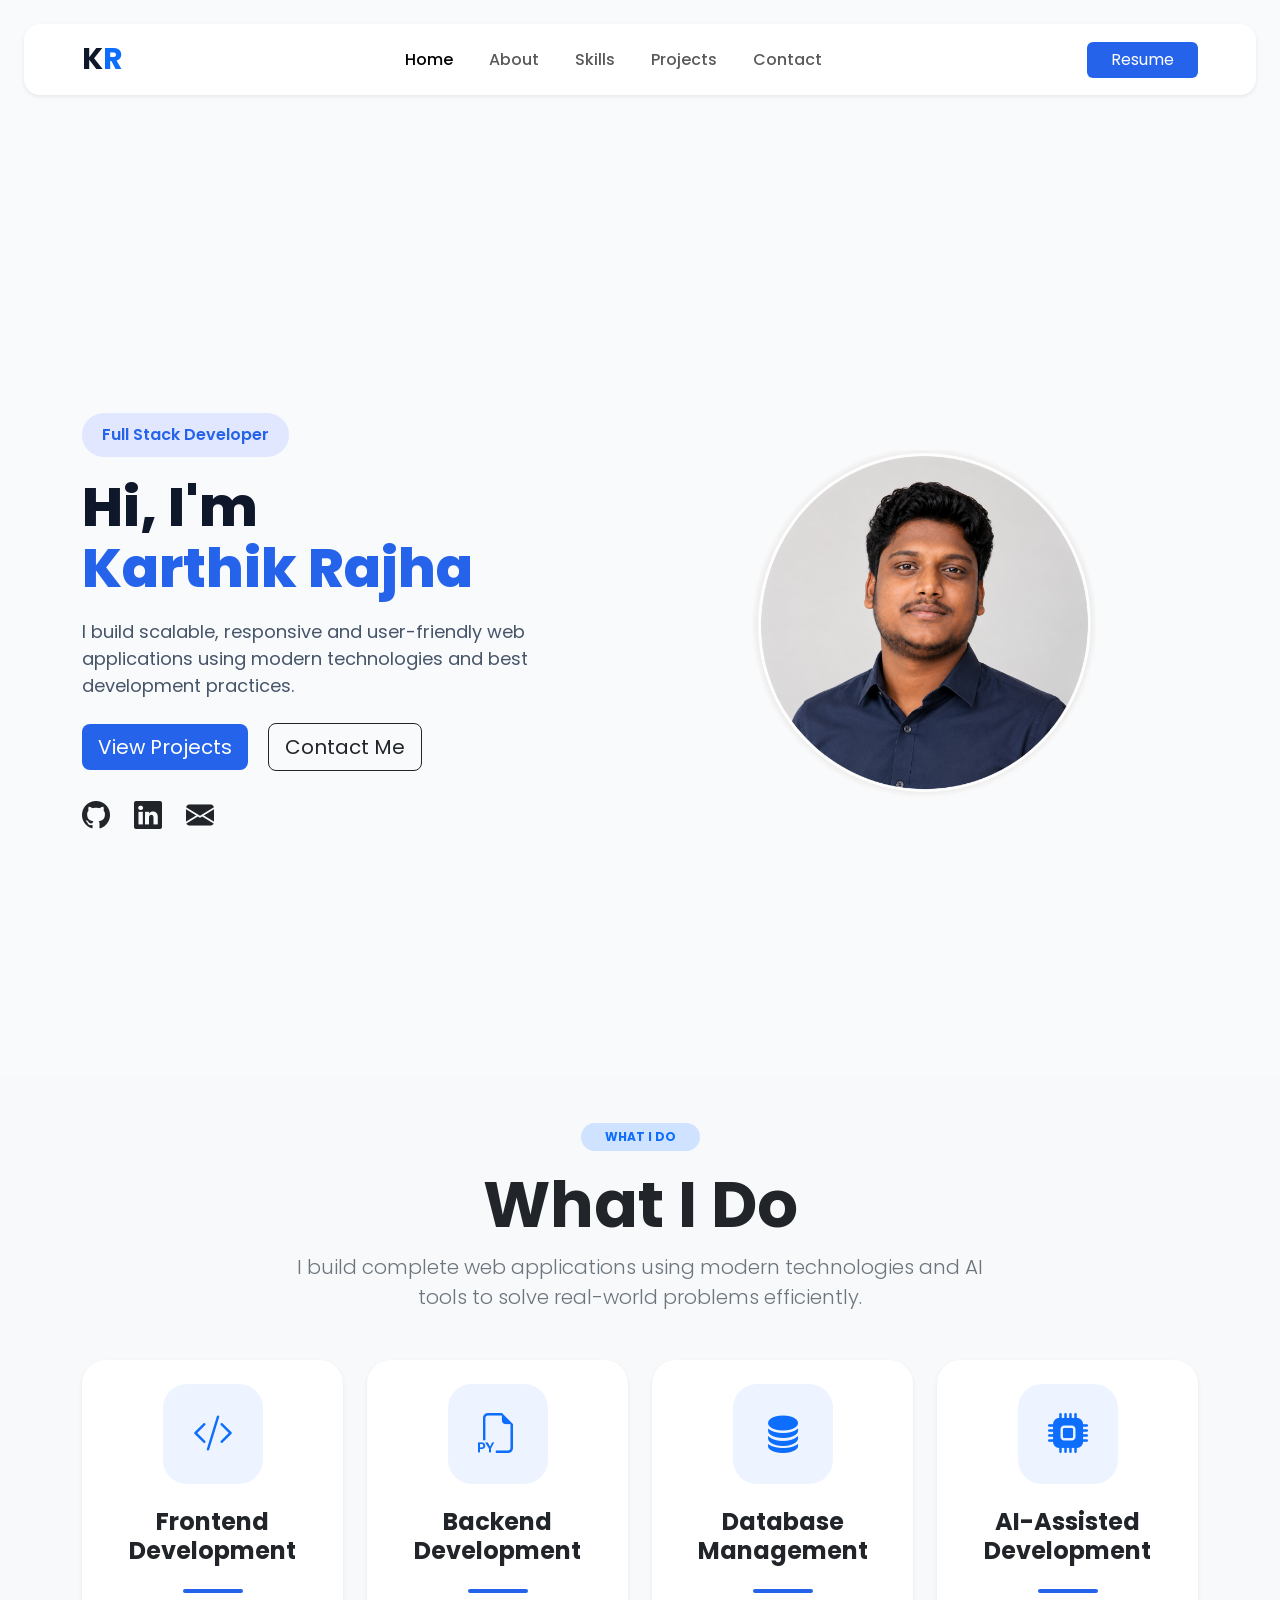
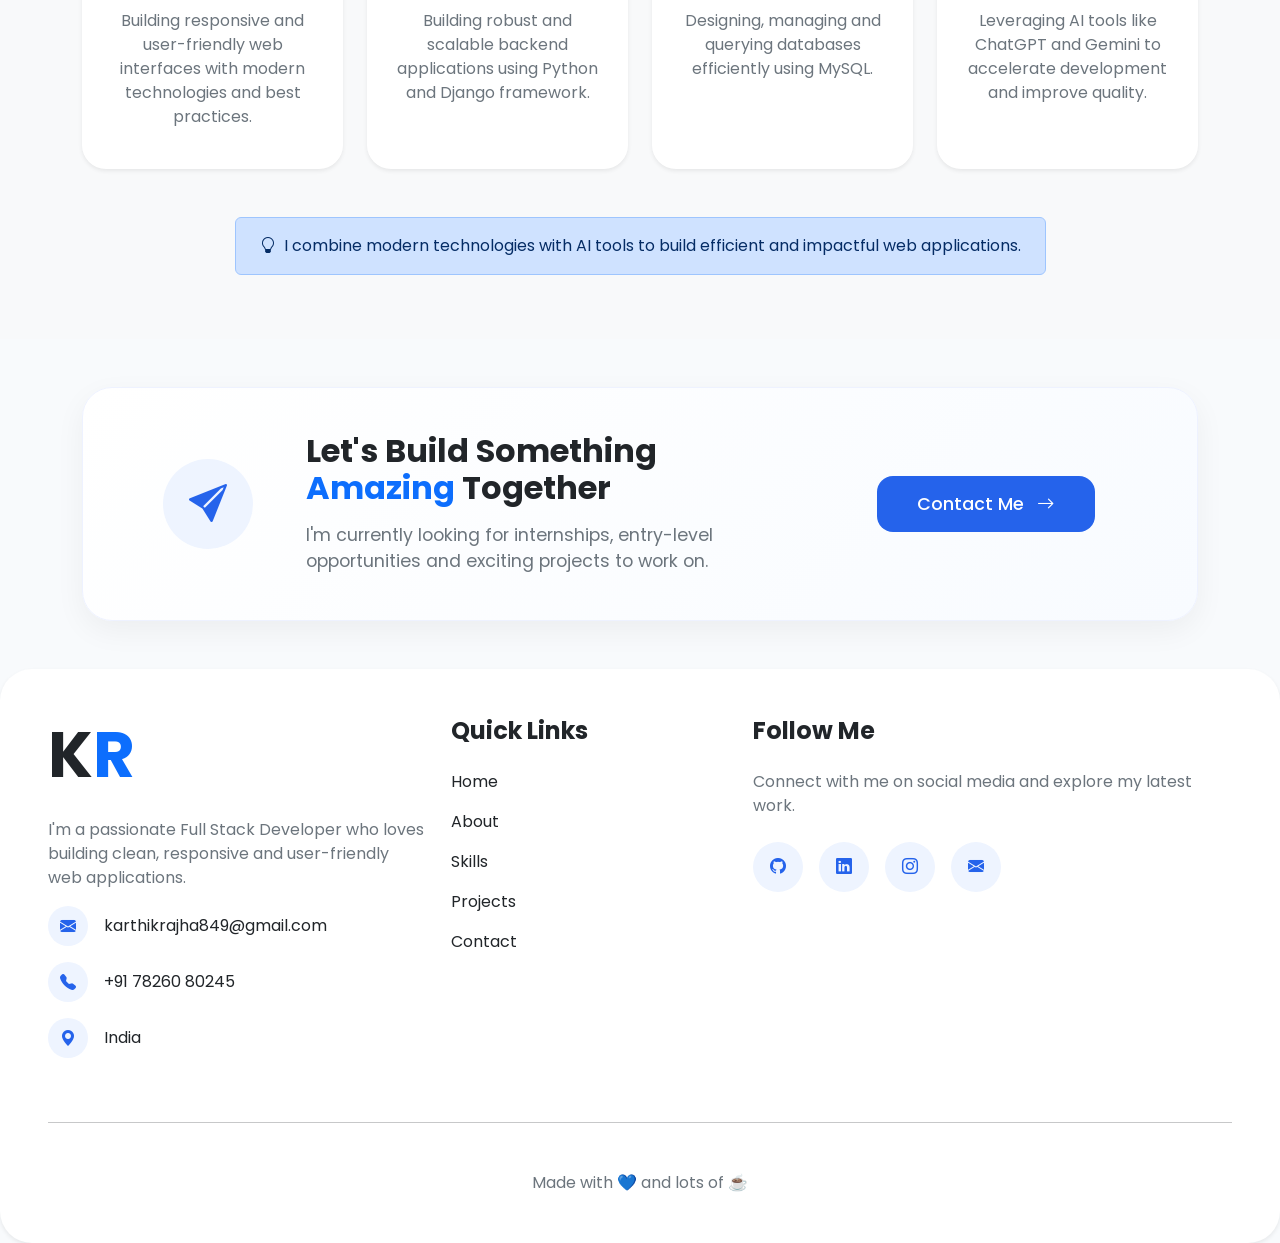
==== index.html @ a02a5bc2 "initial" ====
<!DOCTYPE html>
<html lang="en">

<head>
    <meta charset="UTF-8">
    <meta name="viewport" content="width=device-width, initial-scale=1.0">
    <title>Karthik Portfolio</title>

    <link href="https://cdn.jsdelivr.net/npm/bootstrap@5.3.7/dist/css/bootstrap.min.css" rel="stylesheet">

    <link rel="stylesheet" href="https://cdn.jsdelivr.net/npm/bootstrap-icons@1.11.3/font/bootstrap-icons.min.css">

    <link href="https://unpkg.com/aos@2.3.4/dist/aos.css" rel="stylesheet">

    <link rel="stylesheet" href="assets/style.css">
</head>

<body>

    <nav class="navbar navbar-expand-lg navbar-light bg-white shadow-sm sticky-top m-4 rounded-4">
        <div class="container">

<a class="navbar-brand fw-bold logo" href="index.html">
    K<span class="text-primary">R</span>
</a>

            <button class="navbar-toggler" type="button" data-bs-toggle="collapse" data-bs-target="#navbarNav">

                <span class="navbar-toggler-icon"></span>
            </button>

            <div class="collapse navbar-collapse" id="navbarNav">

                <ul class="navbar-nav mx-auto">

                    <li class="nav-item">
                        <a class="nav-link active" href="index.html">Home</a>
                    </li>

                    <li class="nav-item">
                        <a class="nav-link" href="about.html">About</a>
                    </li>

                    <li class="nav-item">
                        <a class="nav-link" href="skills.html">Skills</a>
                    </li>

                    <li class="nav-item">
                        <a class="nav-link" href="projects.html">Projects</a>
                    </li>

                    <li class="nav-item">
                        <a class="nav-link" href="contact.html">Contact</a>
                    </li>

                </ul>

                <a href="#" class="btn btn-primary px-4">
                    Resume
                </a>

            </div>

        </div>
    </nav>

    <section class="hero">

        <div class="container">

            <div class="row align-items-center min-vh-100">

                <div class="col-lg-6">

                    <span class="badge-custom">
                        Full Stack Developer
                    </span>

                    <h1 class="hero-title">

                        Hi, I'm <br>

                        <span>Karthik Rajha</span>

                    </h1>

                    <p class="hero-text">

                        I build scalable, responsive and user-friendly web applications
                        using modern technologies and best development practices.

                    </p>

                    <div class="mt-4 hero-btns">

                        <a href="#" class="btn btn-primary btn-lg me-3">
                            View Projects
                        </a>

                        <a href="#" class="btn btn-outline-dark btn-lg">
                            Contact Me
                        </a>

                    </div>

                    <div class="d-flex gap-4 mt-4 social-icons">

                        <a href="https://github.com/karthikrajha13" target="_blank" class="text-dark fs-3">

                            <i class="bi bi-github"></i>

                        </a>

                        <a href="https://linkedin.com/in/karthikrajha13" target="_blank" class="text-dark fs-3">

                            <i class="bi bi-linkedin"></i>

                        </a>

                        <a href="mailto:karthikrajha849@gmail.com" class="text-dark fs-3">

                            <i class="bi bi-envelope-fill"></i>

                        </a>

                    </div>

                </div>

                <div class="col-lg-6 text-center">

                    <div class="avatar-box">

                        <img src="assets/resources/avatar.png" class="img-fluid avatar-img" alt="Avatar">

                    </div>

                </div>

            </div>

        </div>

    </section>

    <section class="py-5 bg-light">

        <div class="container">

            <div class="text-center mb-5">

                <span class="badge bg-primary-subtle text-primary px-4 py-2 rounded-pill mb-3" data-aos="fade-up">
                    WHAT I DO
                </span>

                <h2 class="display-3 fw-bold" data-aos="fade-up" data-aos-delay="100">
                    What I Do
                </h2>

                <p class="lead text-secondary mx-auto" style="max-width:700px;" data-aos="fade-up" data-aos-delay="200">

                    I build complete web applications using modern technologies
                    and AI tools to solve real-world problems efficiently.

                </p>

            </div>

            <div class="row g-4">

                <!-- Frontend -->

                <div class="col-lg-3 col-md-6" data-aos="fade-up" data-aos-delay="100">

                    <div class="card h-100 border-0 shadow-sm text-center p-4 service-card">

                        <div class="icon-box mx-auto mb-4">
                            <i class="bi bi-code-slash fs-1 text-primary"></i>
                        </div>

                        <h4 class="fw-bold">
                            Frontend Development
                        </h4>

                        <div class="divider mx-auto my-3"></div>

                        <p class="text-secondary">
                            Building responsive and user-friendly web interfaces
                            with modern technologies and best practices.
                        </p>

                    </div>

                </div>

                <!-- Backend -->

                <div class="col-lg-3 col-md-6" data-aos="fade-up" data-aos-delay="200">

                    <div class="card h-100 border-0 shadow-sm text-center p-4 service-card">

                        <div class="icon-box mx-auto mb-4">
                            <i class="bi bi-filetype-py fs-1 text-primary"></i>
                        </div>

                        <h4 class="fw-bold">
                            Backend Development
                        </h4>

                        <div class="divider mx-auto my-3"></div>

                        <p class="text-secondary">
                            Building robust and scalable backend applications
                            using Python and Django framework.
                        </p>
                    </div>

                </div>

                <!-- Database -->

                <div class="col-lg-3 col-md-6" data-aos="fade-up" data-aos-delay="300">

                    <div class="card h-100 border-0 shadow-sm text-center p-4 service-card">

                        <div class="icon-box mx-auto mb-4">
                            <i class="bi bi-database-fill fs-1 text-primary"></i>
                        </div>

                        <h4 class="fw-bold">
                            Database Management
                        </h4>

                        <div class="divider mx-auto my-3"></div>

                        <p class="text-secondary">
                            Designing, managing and querying databases
                            efficiently using MySQL.
                        </p>

                    </div>

                </div>

                <!-- AI -->

                <div class="col-lg-3 col-md-6" data-aos="fade-up" data-aos-delay="400">

                    <div class="card h-100 border-0 shadow-sm text-center p-4 service-card">

                        <div class="icon-box mx-auto mb-4">
                            <i class="bi bi-cpu-fill fs-1 text-primary"></i>
                        </div>

                        <h4 class="fw-bold">
                            AI-Assisted Development
                        </h4>

                        <div class="divider mx-auto my-3"></div>

                        <p class="text-secondary">
                            Leveraging AI tools like ChatGPT and Gemini
                            to accelerate development and improve quality.
                        </p>

                    </div>

                </div>

            </div>

            <div class="text-center mt-5" data-aos="fade-up">

                <div class="alert alert-primary d-inline-flex align-items-center gap-2 px-4 py-3">

                    <i class="bi bi-lightbulb"></i>

                    <span>
                        I combine modern technologies with AI tools to build efficient and impactful web applications.
                    </span>

                </div>

            </div>

        </div>

    </section>

    <section class="py-5">

        <div class="container">

            <div class="cta-section" data-aos="zoom-in">

                <div class="row align-items-center">

                    <div class="col-lg-2 text-center mb-4 mb-lg-0">

                        <div class="cta-icon mx-auto">

                            <i class="bi bi-send-fill"></i>

                        </div>

                    </div>

                    <div class="col-lg-6 text-center text-lg-start">

                        <h2 class="fw-bold cta-title">

                            Let's Build Something

                            <span class="text-primary">
                                Amazing
                            </span>

                            Together

                        </h2>

                        <p class="text-secondary cta-text">

                            I'm currently looking for internships,
                            entry-level opportunities and exciting
                            projects to work on.

                        </p>

                    </div>

                    <div class="col-lg-4 text-center mt-4 mt-lg-0">

                        <a href="contact.html" class="btn btn-primary cta-btn">

                            Contact Me

                            <i class="bi bi-arrow-right ms-2"></i>

                        </a>

                    </div>

                </div>

            </div>

        </div>

    </section>

    <footer>

        <div class="bg-white shadow-sm rounded-5 p-5">

            <div class="row gy-5">

                <div class="col-lg-4">

                    <h2 class="fw-bold display-3 mb-4">
                        K<span class="text-primary">R</span>
                    </h2>

                    <p class="text-secondary">

                        I'm a passionate Full Stack Developer
                        who loves building clean, responsive
                        and user-friendly web applications.

                    </p>

                    <div class="d-flex align-items-center gap-3 mb-3">

                        <i class="bi bi-envelope-fill footer-icon"></i>

                        <span>karthikrajha849@gmail.com</span>

                    </div>

                    <div class="d-flex align-items-center gap-3 mb-3">

                        <i class="bi bi-telephone-fill footer-icon"></i>

                        <span>+91 78260 80245</span>

                    </div>

                    <div class="d-flex align-items-center gap-3 mb-3">

                        <i class="bi bi-geo-alt-fill footer-icon"></i>

                        <span>India</span>

                    </div>

                </div>

                <div class="col-lg-3">

                    <h4 class="fw-bold mb-4">
                        Quick Links
                    </h4>

                    <ul class="list-unstyled">

                        <li class="mb-3">
                            <a href="index.html" class="text-decoration-none text-dark">Home</a>
                        </li>

                        <li class="mb-3">
                            <a href="about.html" class="text-decoration-none text-dark">About</a>
                        </li>

                        <li class="mb-3">
                            <a href="skills.html" class="text-decoration-none text-dark">Skills</a>
                        </li>

                        <li class="mb-3">
                            <a href="projects.html" class="text-decoration-none text-dark">Projects</a>
                        </li>

                        <li>
                            <a href="contact.html" class="text-decoration-none text-dark">Contact</a>
                        </li>

                    </ul>

                </div>

                <div class="col-lg-5">

                    <h4 class="fw-bold mb-4">
                        Follow Me
                    </h4>

                    <p class="text-secondary">

                        Connect with me on social media and
                        explore my latest work.

                    </p>

                    <div class="d-flex gap-3 mt-4">

                        <a href="#" class="footer-social">

                            <i class="bi bi-github"></i>

                        </a>

                        <a href="#" class="footer-social">

                            <i class="bi bi-linkedin"></i>

                        </a>

                        <a href="#" class="footer-social">

                            <i class="bi bi-instagram"></i>

                        </a>

                        <a href="#" class="footer-social">

                            <i class="bi bi-envelope-fill"></i>

                        </a>

                    </div>

                </div>

            </div>

            <hr class="my-5">

            <p class="text-center text-secondary mb-0">

                Made with 💙 and lots of ☕

            </p>

        </div>

    </footer>

    <script src="https://cdn.jsdelivr.net/npm/bootstrap@5.3.7/dist/js/bootstrap.bundle.min.js"></script>

    <script src="https://unpkg.com/aos@2.3.4/dist/aos.js"></script>

    <script>
        AOS.init({
            duration: 1000,
            once: true,
            easing: "ease-out-cubic"
        });
    </script>

</body>

</html>
---- assets/style.css ----
@import url("https://fonts.googleapis.com/css2?family=Outfit:wght@100..900&family=Plus+Jakarta+Sans:ital,wght@0,200..800;1,200..800&family=Poppins:ital,wght@0,100;0,200;0,300;0,400;0,500;0,600;0,700;0,800;0,900;1,100;1,200;1,300;1,400;1,500;1,600;1,700;1,800;1,900&display=swap");

:root {
  --primary: #2563eb;
  --primary-dark: #1d4ed8;
}

* {
  margin: 0;
  padding: 0;
  box-sizing: border-box;
  font-family: "Poppins", sans-serif;
}

body {
  background: #f8fafc;
}

.logo {
  font-size: 30px;
  color: #0f172a;
}

.navbar {
  animation: slideDown 0.8s ease;
}

.nav-link {
  margin: 0 10px;
  font-weight: 500;
}

.hero {
  margin-top: 80px;
}

.badge-custom {
  display: inline-block;
  background: #e0e7ff;
  color: #2563eb;
  padding: 10px 20px;
  border-radius: 30px;
  font-weight: 600;
  margin-bottom: 20px;

  animation: fadeUp 0.8s ease;
}

.hero-title {
  font-size: 55px;
  font-weight: 800;
  line-height: 1.1;
  color: #0f172a;
  animation: fadeUp 0.8s ease 0.2s both;
}

.hero-title span {
  color: #2563eb;
}

.hero-text {
  margin-top: 20px;
  color: #475569;
  font-size: 18px;
  max-width: 550px;
  animation: fadeUp 0.8s ease 0.4s both;
}

.hero-btns {
  animation: fadeUp 0.8s ease 0.6s both;
}

.social-icons {
  animation: fadeUp 0.8s ease 0.8s both;
}

.avatar-box {
  display: flex;
  justify-content: center;

  animation: zoomIn 1s ease 0.3s both;
}

.avatar-img {
  width: 350px;
  max-width: 100%;
  border-radius: 20px;
}

.btn-primary {
  background: #2563eb;
  border: none;
}

.btn-primary:hover {
  background: #1d4ed8;
}

.social-icons a {
  transition: all 0.3s ease;
}

.social-icons a:hover {
  color: var(--primary) !important;
  transform: translateY(-5px);
}

@keyframes fadeUp {
  from {
    opacity: 0;
    transform: translateY(30px);
  }

  to {
    opacity: 1;
    transform: translateY(0);
  }
}

@keyframes zoomIn {
  from {
    opacity: 0;
    transform: scale(0.85);
  }

  to {
    opacity: 1;
    transform: scale(1);
  }
}

@keyframes slideDown {
  from {
    opacity: 0;
    transform: translateY(-50px);
  }

  to {
    opacity: 1;
    transform: translateY(0);
  }
}

@media (max-width: 991px) {
  .hero {
    text-align: center;
  }

  .hero-title {
    font-size: 45px;
  }

  .avatar-img {
    width: 300px;
    margin-top: 40px;
  }

  .navbar {
    display: flex !important;
    flex-direction: column !important;
    align-items: center !important;
    justify-content: center !important;
  }
}

.icon-box {
  width: 100px;
  height: 100px;
  border-radius: 24px;
  background: #eef4ff;
  display: flex;
  align-items: center;
  justify-content: center;
}

.divider {
  width: 60px;
  height: 4px;
  background: #2563eb;
  border-radius: 10px;
}

.service-card {
  border-radius: 24px;
  transition: 0.3s ease;
}

.service-card:hover {
  transform: translateY(-10px);
}

.cta-section {
  background: linear-gradient(135deg, #ffffff, #f8fbff);

  border-radius: 30px;

  padding: 45px 50px;

  border: 1px solid #eef2ff;

  box-shadow: 0 10px 30px rgba(0, 0, 0, 0.05);
}

.cta-icon {
  width: 90px;
  height: 90px;

  border-radius: 50%;

  background: #eef4ff;

  display: flex;
  align-items: center;
  justify-content: center;

  color: var(--primary);

  font-size: 38px;
}

.cta-title {
  font-size: 2rem;
  line-height: 1.15;
  margin-bottom: 15px;
}

.cta-text {
  font-size: 1.1rem;
  margin-bottom: 0;
}

.cta-btn {
  padding: 15px 40px;
  border-radius: 16px;
  font-size: 1.1rem;
  font-weight: 500;
}

.cta-btn:hover {
  transform: translateY(-3px);
}

@media (max-width: 991px) {
  .cta-section {
    padding: 35px 25px;
    text-align: center;
  }

  .cta-title {
    font-size: 2.3rem;
  }

  .cta-icon {
    width: 75px;
    height: 75px;
    font-size: 30px;
  }
}

.footer-icon {
  width: 40px;
  height: 40px;
  border-radius: 50%;
  background: #eef4ff;
  color: var(--primary);
  display: flex;
  align-items: center;
  justify-content: center;
}

.footer-social {
  width: 50px;
  height: 50px;
  border-radius: 50%;
  background: #eef4ff;
  color: var(--primary);
  display: flex;
  align-items: center;
  justify-content: center;
  text-decoration: none;
  transition: 0.3s;
}

.footer-social:hover {
  background: var(--primary);
  color: #fff;
  transform: translateY(-3px);
}

/* =====================================================  About Page ================================================================= */

.about-title {
  font-size: 4rem;
  font-weight: 800;
  color: #0f172a;
}

.about-text {
  color: #64748b;
  font-size: 1.05rem;
  line-height: 1.9;
}

.overview-card {
  background: #fff;
  border-radius: 24px;
  padding: 35px;
  box-shadow: 0 10px 30px rgba(0, 0, 0, 0.05);
}

.overview-item {
  display: flex;
  align-items: center;
  gap: 20px;
  padding: 18px 0;
  border-bottom: 1px solid #e5e7eb;
}

.overview-item:last-child {
  border-bottom: none;
}

.overview-item i {
  width: 50px;
  height: 50px;
  border-radius: 12px;
  background: #eef4ff;
  color: var(--primary);
  display: flex;
  align-items: center;
  justify-content: center;
  font-size: 20px;
}

.overview-item small {
  color: #64748b;
}

.about-left {
  opacity: 0;
  animation: fadeLeft 0.9s ease forwards;
}

.about-right {
  opacity: 0;
  animation: fadeRight 0.9s ease 0.3s forwards;
}

@keyframes fadeLeft {
  from {
    opacity: 0;
    transform: translateX(-50px);
  }

  to {
    opacity: 1;
    transform: translateX(0);
  }
}

@keyframes fadeRight {
  from {
    opacity: 0;
    transform: translateX(50px);
  }

  to {
    opacity: 1;
    transform: translateX(0);
  }
}

@media (max-width: 991px) {
  .about-title {
    font-size: 3rem;
  }

  .about-hero {
    text-align: center;
  }

  .overview-item {
    text-align: left;
  }
}

.stat-card {
  background: #fff;
  border-radius: 24px;
  padding: 40px 25px;
  text-align: center;
  box-shadow: 0 10px 30px rgba(0, 0, 0, 0.05);
  height: 100%;
  transition: 0.3s;
}

.stat-card:hover {
  transform: translateY(-8px);
}

.stat-icon {
  width: 80px;
  height: 80px;
  border-radius: 20px;
  display: flex;
  align-items: center;
  justify-content: center;
  font-size: 32px;
}

.blue {
  background: #eef4ff;
  color: #2563eb;
}

.purple {
  background: #f3e8ff;
  color: #9333ea;
}

.green {
  background: #dcfce7;
  color: #16a34a;
}

.orange {
  background: #ffedd5;
  color: #ea580c;
}

.text-purple {
  color: #9333ea;
}

.education-card {
  background: #fff;
  padding: 50px;
  border-radius: 24px;
  box-shadow: 0 10px 30px rgba(0, 0, 0, 0.05);
}

.timeline-item {
  display: grid;
  grid-template-columns: 120px 1fr;
  gap: 30px;
  margin-bottom: 50px;
  position: relative;
}

.timeline-item:last-child {
  margin-bottom: 0;
}

.timeline-year {
  font-weight: 700;
  color: #2563eb;
}

.timeline-content {
  display: flex;
  gap: 25px;
  align-items: flex-start;
}

.timeline-icon {
  width: 70px;
  height: 70px;
  border-radius: 18px;

  display: flex;
  align-items: center;
  justify-content: center;

  font-size: 28px;

  flex-shrink: 0;
}

.timeline-dot {
  position: absolute;

  left: -15px;
  top: 8px;

  width: 14px;
  height: 14px;

  border-radius: 50%;
}

.timeline::before {
  content: "";

  position: absolute;

  left: 6px;
  top: 0;

  width: 2px;
  height: 100%;

  background: #e5e7eb;
}

.timeline {
  position: relative;
  padding-left: 25px;
}

@media (max-width: 768px) {
  .timeline-item {
    grid-template-columns: 1fr;
    gap: 15px;
  }

  .education-card {
    padding: 30px 20px;
  }
}

.objective-card {
  background: #fff;
  padding: 60px 40px;
  border-radius: 24px;
  box-shadow: 0 10px 30px rgba(0, 0, 0, 0.05);
}

.objective-icon {
  width: 90px;
  height: 90px;
  border-radius: 50%;
  background: #eef4ff;
  color: #2563eb;

  display: flex;
  align-items: center;
  justify-content: center;

  font-size: 40px;
}

.objective-text {
  max-width: 800px;
  color: #64748b;
  font-size: 1.1rem;
  line-height: 1.9;
}

/* ============================================================= Skills Page ========================================================== */

.skills-title {
  font-size: 4rem;
  font-weight: 800;
  color: #0f172a;
  line-height: 1.1;
}

.skills-title span {
  color: var(--primary);
}

.skills-text {
  font-size: 1.1rem;
  color: #64748b;
  line-height: 1.9;
  max-width: 550px;
}

.skills-img {
  max-width: 100%;
}

.skill-badge {
  background: #ffffff;
  padding: 12px 20px;
  border-radius: 50px;
  font-weight: 500;
  box-shadow: 0 4px 15px rgba(0, 0, 0, 0.05);
}

.skills-left {
  opacity: 0;
  animation: fadeLeft 0.9s ease forwards;
}

.skills-right {
  opacity: 0;
  animation: fadeRight 0.9s ease 0.3s forwards;
}

.skills-hero {
  overflow: hidden;
}

@keyframes fadeLeft {
  from {
    opacity: 0;
    transform: translateX(-30px);
  }

  to {
    opacity: 1;
    transform: translateX(0);
  }
}

@keyframes fadeRight {
  from {
    opacity: 0;
    transform: translateX(30px);
  }

  to {
    opacity: 1;
    transform: translateX(0);
  }
}

@media (max-width: 991px) {
  .skills-hero {
    text-align: center;
  }

  .skills-title {
    font-size: 3rem;
  }

  .skills-text {
    margin: auto;
  }

  .skills-img {
    margin-top: 20px;
  }
}

.skill-card {
  background: #fff;
  padding: 35px;
  border-radius: 24px;
  height: 100%;
  box-shadow: 0 10px 30px rgba(0, 0, 0, 0.05);
  transition: 0.3s;
}

.skill-card:hover {
  transform: translateY(-8px);
}

.skill-header {
  display: flex;
  align-items: center;
  gap: 15px;
  margin-bottom: 20px;
}

.skill-icon {
  width: 70px;
  height: 70px;
  border-radius: 18px;
  display: flex;
  align-items: center;
  justify-content: center;
  font-size: 28px;
  flex-shrink: 0;
}

.frontend {
  background: #eef4ff;
  color: #2563eb;
}

.backend {
  background: #dcfce7;
  color: #16a34a;
}

.database {
  background: #f3e8ff;
  color: #9333ea;
}

.tech-item {
  display: flex;
  align-items: center;
  gap: 18px;
  padding: 16px 0;
}

.tech-logo {
  font-size: 42px;
}

.tech-item h6 {
  font-weight: 600;
}

.tech-item small {
  line-height: 1.5;
}

@media (max-width: 991px) {
  .skill-card {
    padding: 25px;
  }

  .skill-header h4 {
    font-size: 1.2rem;
  }
}

.learning-card {
  background: #fff;
  padding: 40px;
  border-radius: 24px;
  box-shadow: 0 10px 30px rgba(0, 0, 0, 0.05);
}

.learning-icon {
  width: 90px;
  height: 90px;
  border-radius: 50%;
  background: #eef4ff;
  color: var(--primary);

  display: flex;
  align-items: center;
  justify-content: center;

  font-size: 40px;
}

.learning-item i {
  font-size: 40px;
  color: var(--primary);
}

.learning-item {
  transition: 0.3s;
}

.learning-item:hover {
  transform: translateY(-5px);
}

@media (max-width: 991px) {
  .learning-card {
    text-align: center;
  }
}

.workflow-box {
  background: #fff;
  border-radius: 30px;
  padding: 60px 40px;
  box-shadow: 0 10px 30px rgba(0, 0, 0, 0.05);
}

.workflow-timeline {
  display: flex;
  justify-content: space-between;
  position: relative;
  gap: 20px;
}

.workflow-timeline::before {
  content: "";
  position: absolute;
  top: 40px;
  left: 8%;
  width: 84%;
  height: 3px;
  background: #dbeafe;
  z-index: 0;
}

.workflow-item {
  text-align: center;
  position: relative;
  z-index: 1;
  flex: 1;
}

.circle {
  width: 80px;
  height: 80px;
  border-radius: 50%;
  display: flex;
  align-items: center;
  justify-content: center;
  margin: auto;
  font-size: 32px;
}

.step-no {
  width: 28px;
  height: 28px;
  background: #2563eb;
  color: #fff;
  border-radius: 50%;
  margin: 15px auto;
  display: flex;
  align-items: center;
  justify-content: center;
  font-size: 14px;
  font-weight: 600;
}

.workflow-item h5 {
  font-weight: 600;
  margin-bottom: 10px;
}

.workflow-item p {
  color: #64748b;
  font-size: 0.9rem;
}

.blue {
  background: #e0f2fe;
  color: #2563eb;
}

.green {
  background: #dcfce7;
  color: #16a34a;
}

.orange {
  background: #fef3c7;
  color: #f59e0b;
}

.purple {
  background: #f3e8ff;
  color: #9333ea;
}

.pink {
  background: #fce7f3;
  color: #ec4899;
}

.cyan {
  background: #ccfbf1;
  color: #14b8a6;
}

@media (max-width: 992px) {
  .workflow-timeline {
    flex-direction: column;
  }

  .workflow-timeline::before {
    display: none;
  }

  .workflow-item {
    margin-bottom: 30px;
  }
}

/* ===================================== Contact page ========================================== */

.contact-title {
  font-size: 4rem;
  font-weight: 800;
  color: #0f172a;
  line-height: 1.1;
}

.contact-title span {
  color: var(--primary);
}

.contact-text {
  font-size: 1.1rem;
  color: #64748b;
  line-height: 1.8;
}

.contact-img {
  max-width: 100%;
}

.skills-hero,
.contact-hero,
.contact-form-section,
.about-hero{
    overflow:hidden !important;
}

.contact-info-card {
  background: #fff;
  border-radius: 20px;
  padding: 18px;

  display: flex;
  align-items: center;
  gap: 15px;

  box-shadow: 0 10px 25px rgba(0, 0, 0, 0.05);
}

.contact-info-card i {
  width: 55px;
  height: 55px;

  border-radius: 15px;

  background: #eef4ff;
  color: #2563eb;

  display: flex;
  align-items: center;
  justify-content: center;

  font-size: 22px;
}

.contact-info-card small {
  color: #64748b;
}

.contact-info-card h6 {
  font-size: 0.9rem;
  word-break: break-word;
}

.contact-left {
  opacity: 0;
  animation: fadeLeft 0.9s ease forwards;
}

.contact-right {
  opacity: 0;
  animation: fadeRight 0.9s ease 0.3s forwards;
}

@media (max-width: 991px) {
  .contact-hero {
    text-align: center;
  }

  .contact-title {
    font-size: 3rem;
  }

  .contact-info-card {
    text-align: left;
  }
}

.contact-card {
  background: #fff;
  padding: 40px 30px;
  border-radius: 24px;
  text-align: center;
  height: 100%;
  box-shadow: 0 10px 30px rgba(0, 0, 0, 0.05);
  transition: 0.3s;
}

.contact-card:hover {
  transform: translateY(-8px);
}

.contact-icon {
  width: 80px;
  height: 80px;
  border-radius: 50%;

  display: flex;
  align-items: center;
  justify-content: center;

  margin: auto;

  font-size: 30px;
}

.contact-icon.blue {
  background: #eef4ff;
  color: #2563eb;
}

.contact-icon.green {
  background: #dcfce7;
  color: #16a34a;
}

.contact-icon.purple {
  background: #f3e8ff;
  color: #9333ea;
}

.contact-form-wrapper {
  background: #fff;
  padding: 60px;
  border-radius: 30px;
  box-shadow: 0 10px 30px rgba(0, 0, 0, 0.05);
}

.contact-form-card {
  background: #f8fafc;
  padding: 35px;
  border-radius: 24px;
}

.custom-input {
  border: none;
  background: #fff;
  padding: 15px 20px;
  border-radius: 14px;
  box-shadow: none !important;
}

.custom-input:focus {
  border: 1px solid #2563eb;
}

textarea.custom-input {
  resize: none;
}

@media (max-width: 991px) {
  .contact-form-wrapper {
    padding: 30px;
  }
}

.availability-card {
  background: #fff;
  padding: 80px 40px;
  border-radius: 30px;
  box-shadow: 0 10px 30px rgba(0, 0, 0, 0.05);
}

.availability-badge {
  display: inline-block;
  background: #dcfce7;
  color: #16a34a;
  padding: 12px 20px;
  border-radius: 50px;
  font-weight: 600;
}

.availability-badge i {
  font-size: 10px;
}

@media (max-width: 768px) {
  .availability-card {
    padding: 50px 25px;
  }
}
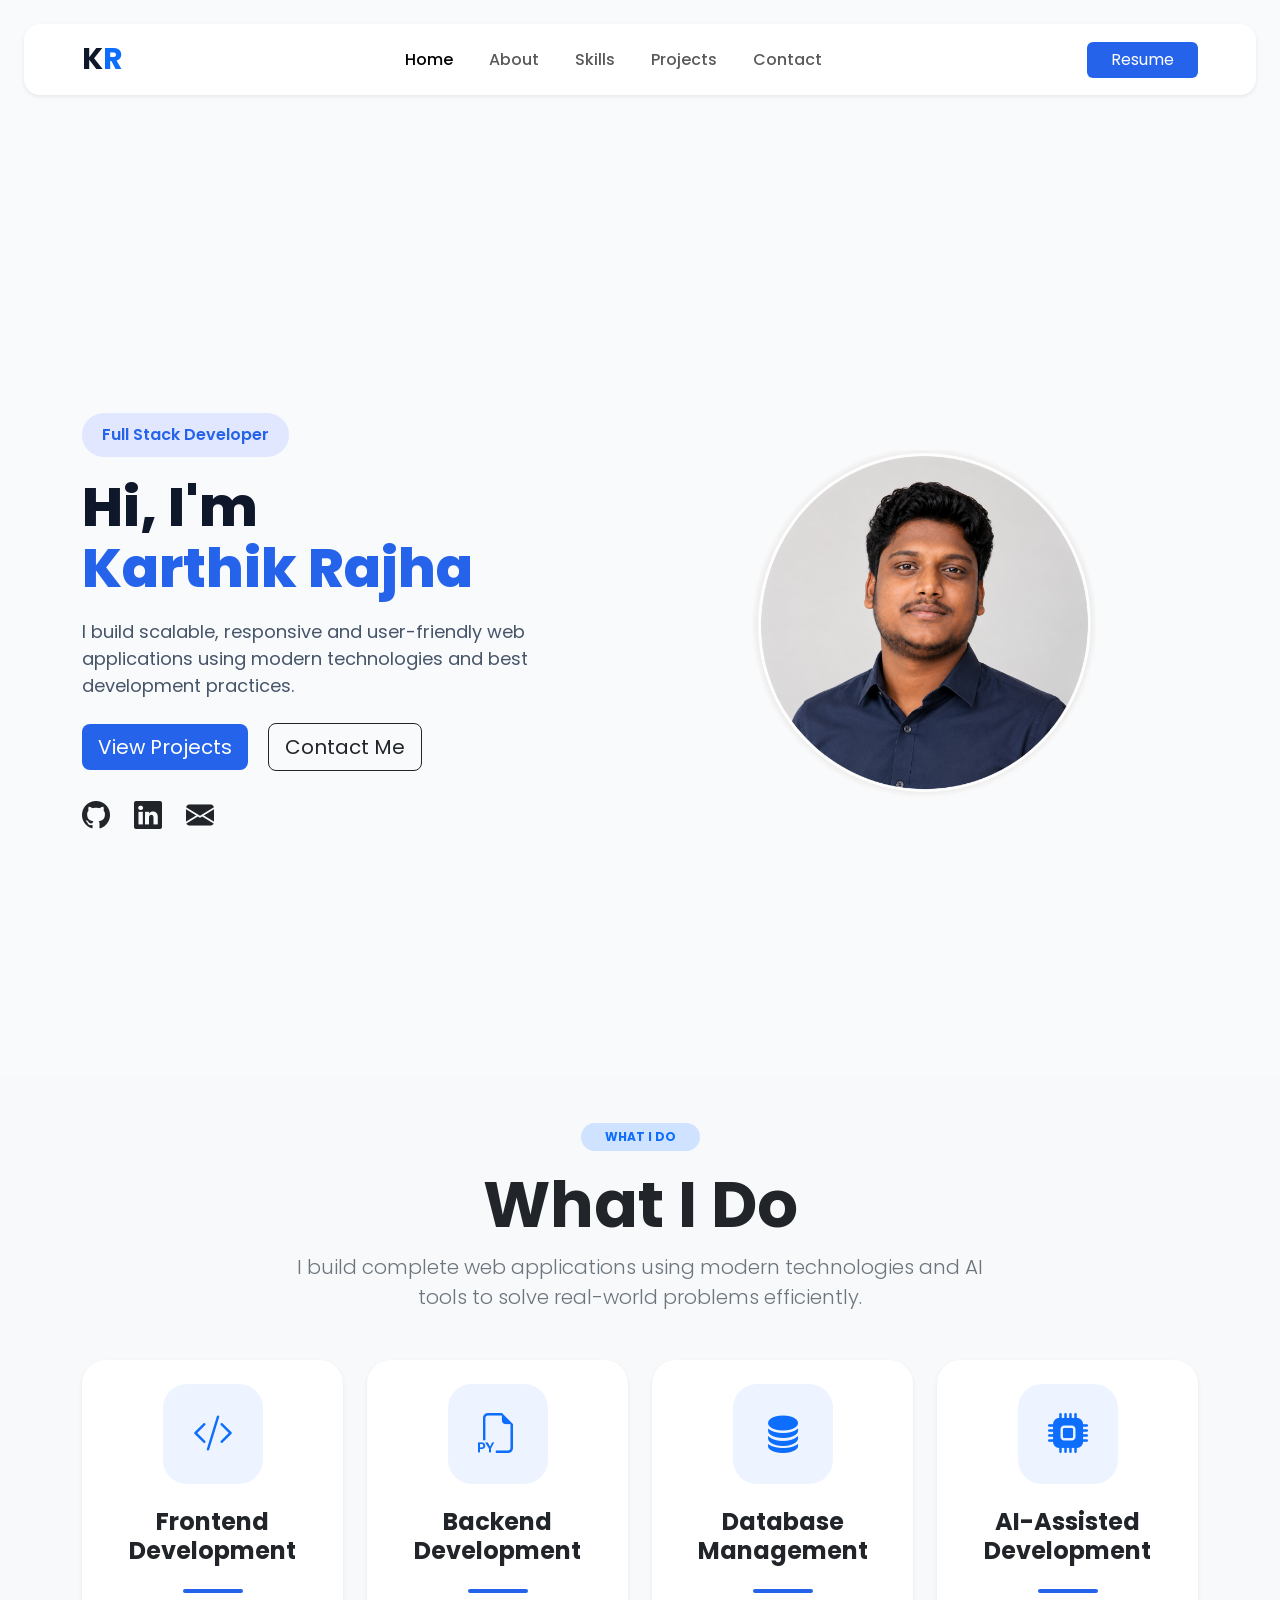
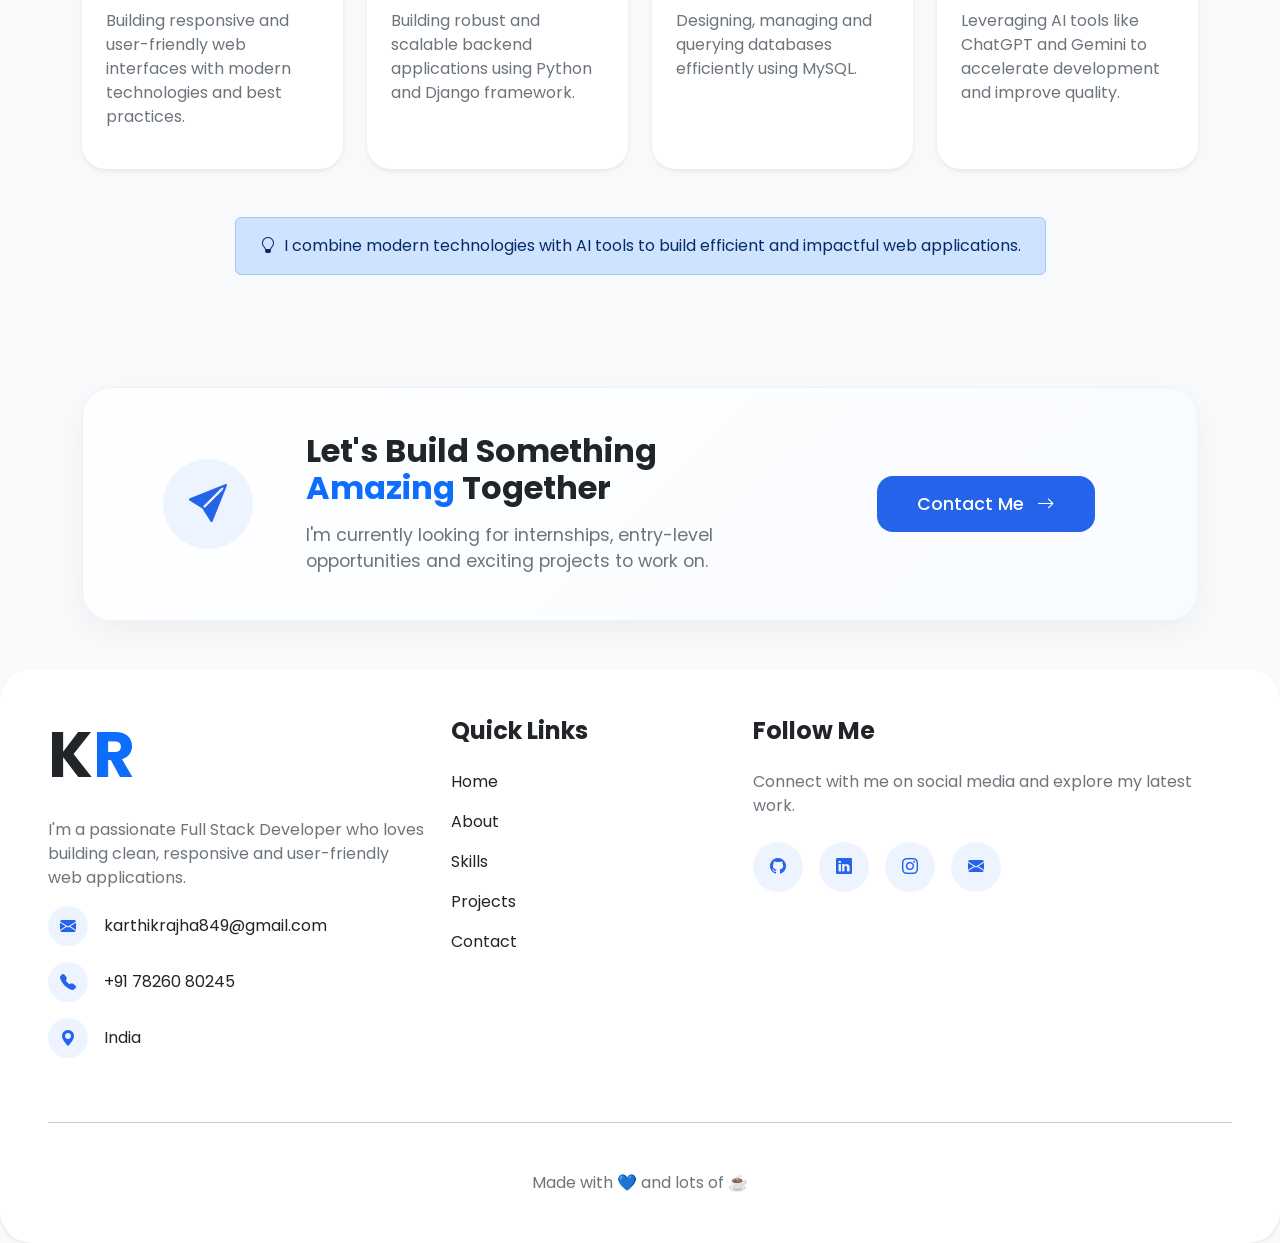
==== commit 432213b4: "updated" ====
--- a/index.html
+++ b/index.html
@@ -143,7 +143,7 @@
 
     </section>
 
-    <section class="py-5 bg-light">
+    <section class=" py-5 bg-light">
 
         <div class="container">
 
@@ -166,9 +166,9 @@
 
             </div>
 
-            <div class="row g-4">
-
-                <!-- Frontend -->
+            <div class="whatsection row g-4">
+
+                
 
                 <div class="col-lg-3 col-md-6" data-aos="fade-up" data-aos-delay="100">
 
@@ -184,7 +184,7 @@
 
                         <div class="divider mx-auto my-3"></div>
 
-                        <p class="text-secondary">
+                        <p class="text-secondary text-start">
                             Building responsive and user-friendly web interfaces
                             with modern technologies and best practices.
                         </p>
@@ -209,7 +209,7 @@
 
                         <div class="divider mx-auto my-3"></div>
 
-                        <p class="text-secondary">
+                        <p class="text-secondary text-start">
                             Building robust and scalable backend applications
                             using Python and Django framework.
                         </p>
@@ -233,7 +233,7 @@
 
                         <div class="divider mx-auto my-3"></div>
 
-                        <p class="text-secondary">
+                        <p class="text-secondary text-start ">
                             Designing, managing and querying databases
                             efficiently using MySQL.
                         </p>
@@ -258,7 +258,7 @@
 
                         <div class="divider mx-auto my-3"></div>
 
-                        <p class="text-secondary">
+                        <p class="text-secondary text-start">
                             Leveraging AI tools like ChatGPT and Gemini
                             to accelerate development and improve quality.
                         </p>
--- a/assets/style.css
+++ b/assets/style.css
@@ -161,6 +161,11 @@
     align-items: center !important;
     justify-content: center !important;
   }
+}
+
+.whatsection p{
+    text-align: justify;
+    font-size: 16px;
 }
 
 .icon-box {
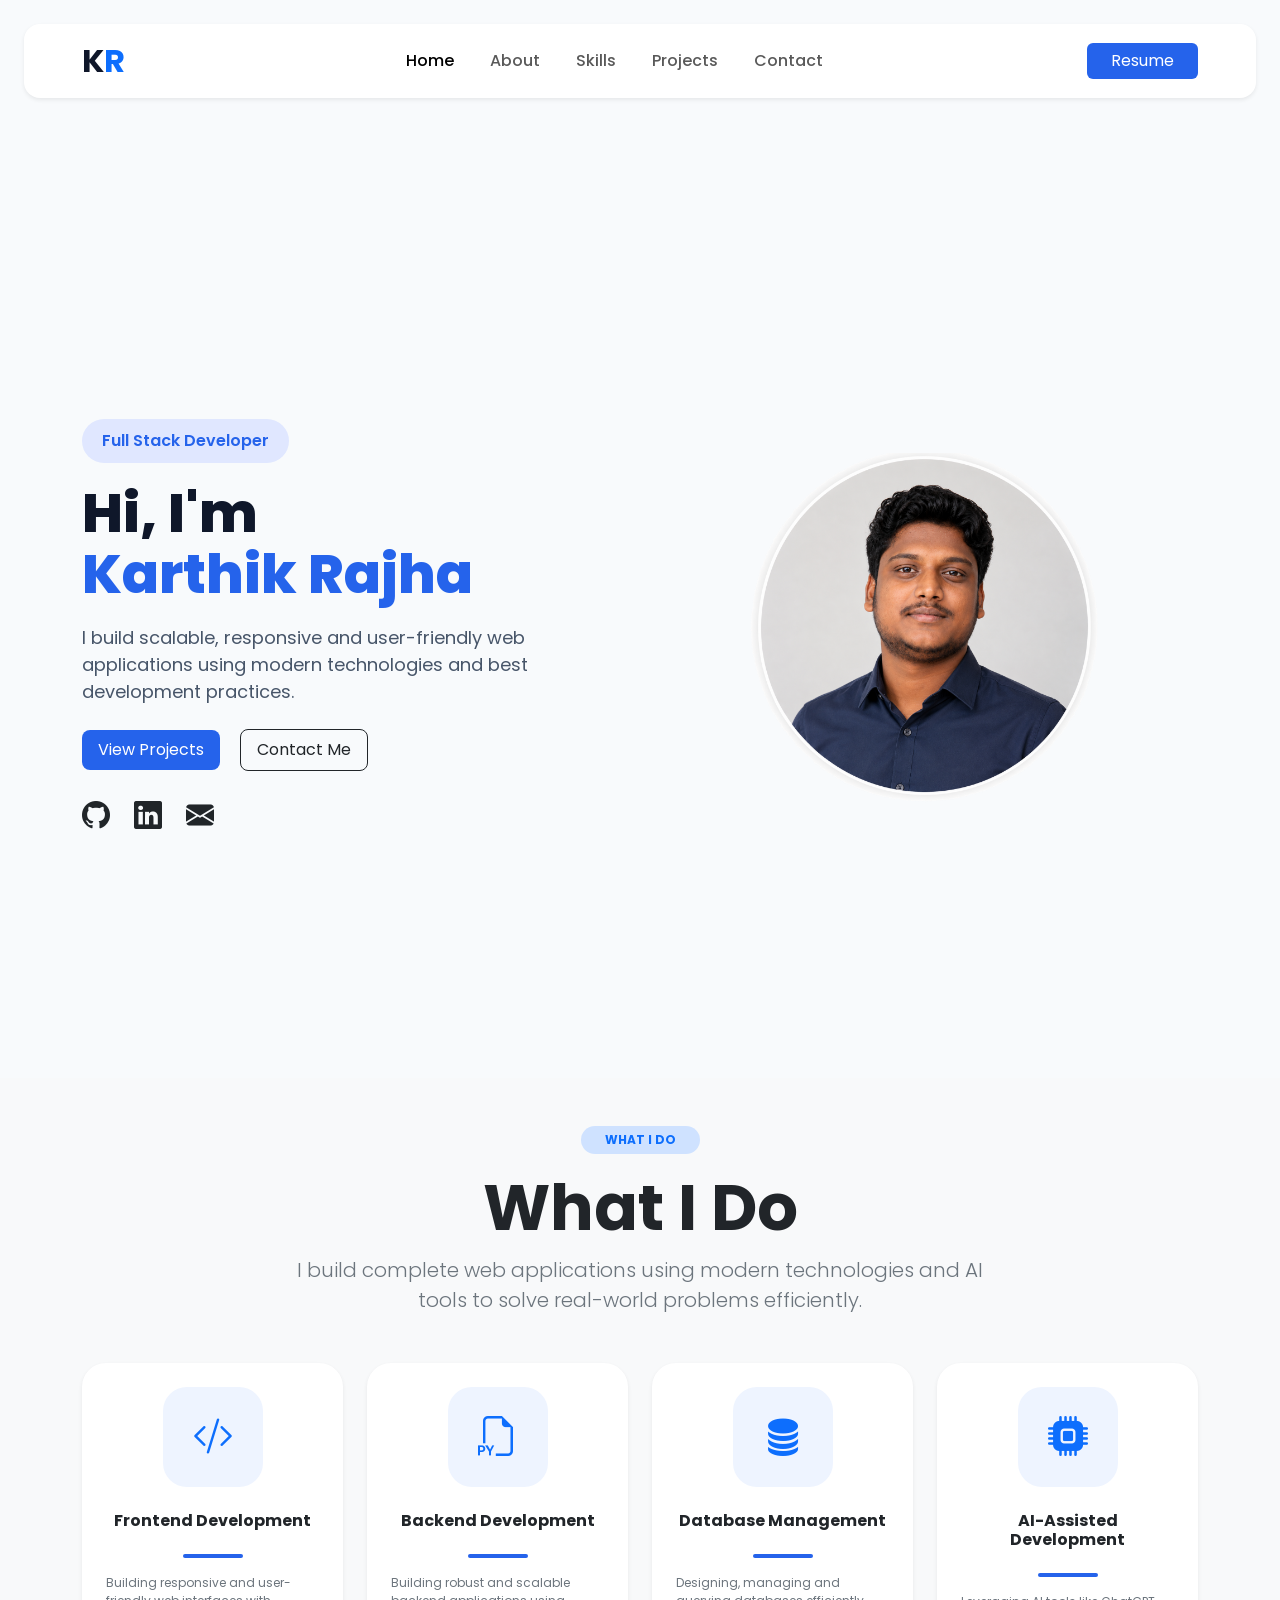
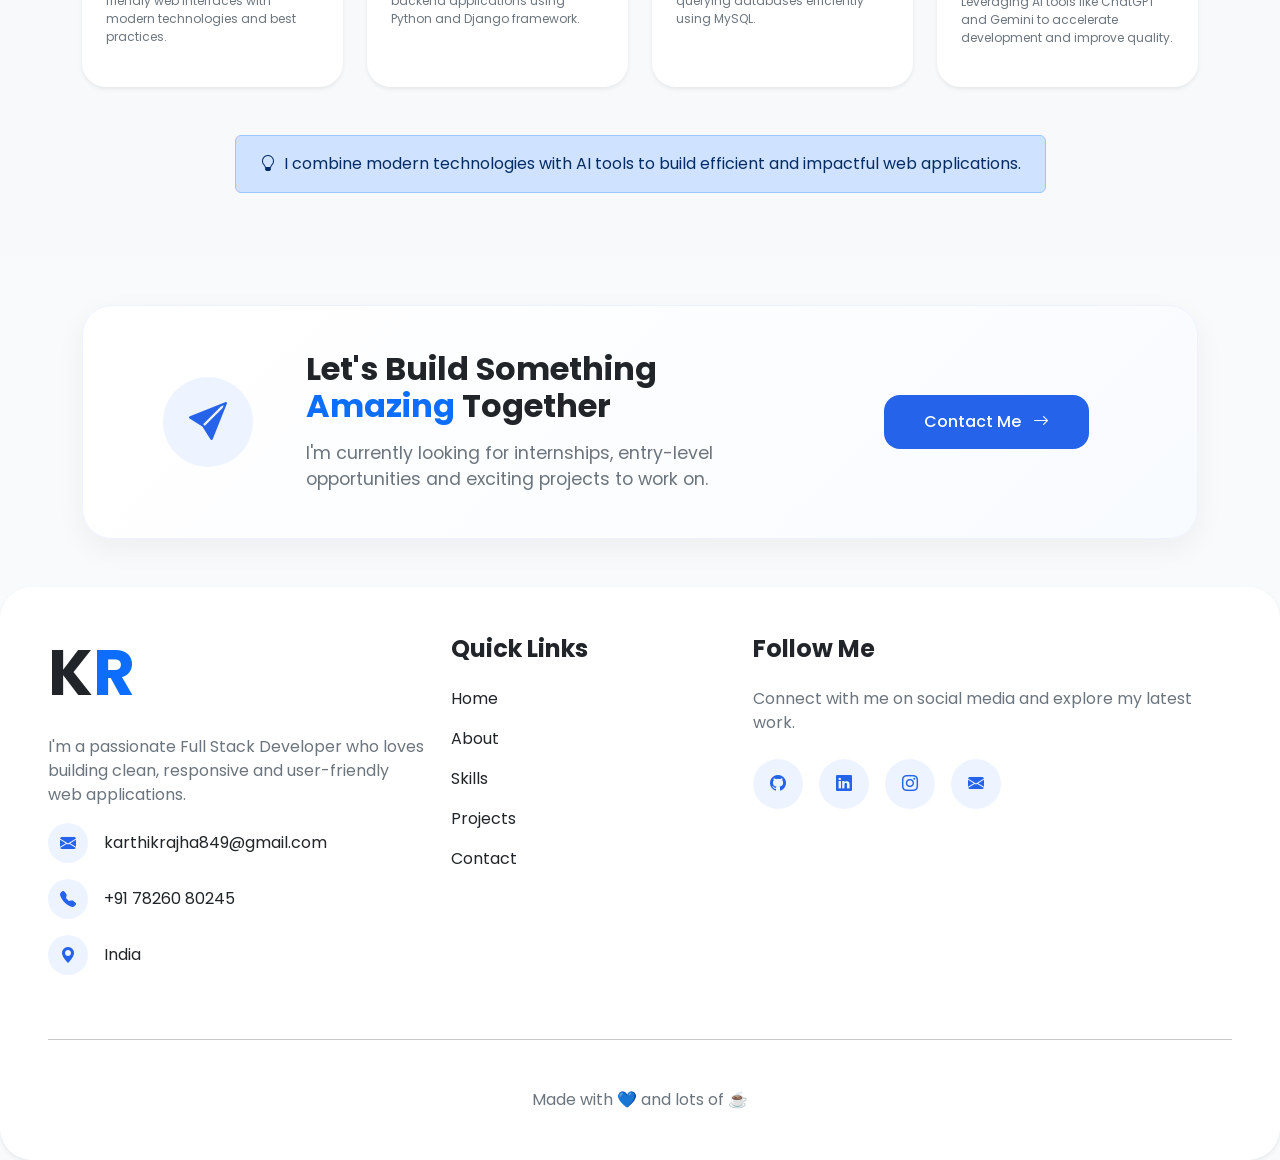
==== commit ccf7939e: "Small corrections updated" ====
--- a/index.html
+++ b/index.html
@@ -46,7 +46,7 @@
                     </li>
 
                     <li class="nav-item">
-                        <a class="nav-link" href="projects.html">Projects</a>
+                        <a class="nav-link" href="project.html">Projects</a>
                     </li>
 
                     <li class="nav-item">
@@ -55,7 +55,7 @@
 
                 </ul>
 
-                <a href="#" class="btn btn-primary px-4">
+                <a href="assets/resources/Resume .pdf" class="btn btn-primary px-4" target="_blank">
                     Resume
                 </a>
 
@@ -93,11 +93,11 @@
 
                     <div class="mt-4 hero-btns">
 
-                        <a href="#" class="btn btn-primary btn-lg me-3">
+                        <a href="project.html" class="btn btn-primary btn-lg me-3">
                             View Projects
                         </a>
 
-                        <a href="#" class="btn btn-outline-dark btn-lg">
+                        <a href="contact.html" class="btn btn-outline-dark btn-lg">
                             Contact Me
                         </a>
 
@@ -193,7 +193,6 @@
 
                 </div>
 
-                <!-- Backend -->
 
                 <div class="col-lg-3 col-md-6" data-aos="fade-up" data-aos-delay="200">
 
@@ -416,7 +415,7 @@
                         </li>
 
                         <li class="mb-3">
-                            <a href="projects.html" class="text-decoration-none text-dark">Projects</a>
+                            <a href="project.html" class="text-decoration-none text-dark">Projects</a>
                         </li>
 
                         <li>
@@ -442,32 +441,31 @@
 
                     <div class="d-flex gap-3 mt-4">
 
-                        <a href="#" class="footer-social">
+                        <a href="https://github.com/karthikrajha13" class="footer-social" target="_blank">
 
                             <i class="bi bi-github"></i>
 
                         </a>
 
-                        <a href="#" class="footer-social">
+                        <a href="https://www.linkedin.com/in/karthikrajha13" class="footer-social" target="_blank">
 
                             <i class="bi bi-linkedin"></i>
 
                         </a>
 
-                        <a href="#" class="footer-social">
+                        <a href="https://www.instagram.com/karthikrajha_13" class="footer-social" target="_blank">
 
                             <i class="bi bi-instagram"></i>
 
                         </a>
 
-                        <a href="#" class="footer-social">
+                        <a href="mailto:karthikrajha849@gmail.com" class="footer-social" target="_blank">
 
                             <i class="bi bi-envelope-fill"></i>
 
                         </a>
 
                     </div>
-
                 </div>
 
             </div>
--- a/assets/style.css
+++ b/assets/style.css
@@ -19,6 +19,10 @@
 .logo {
   font-size: 30px;
   color: #0f172a;
+}
+
+.navbar-brand{
+  font-size: 2em !important;
 }
 
 .navbar {
@@ -70,6 +74,10 @@
   animation: fadeUp 0.8s ease 0.6s both;
 }
 
+a{
+  font-size: 1em !important;
+}
+
 .social-icons {
   animation: fadeUp 0.8s ease 0.8s both;
 }
@@ -163,9 +171,13 @@
   }
 }
 
+.whatsection h4{
+    font-size: 16px;
+}
+
 .whatsection p{
     text-align: justify;
-    font-size: 16px;
+    font-size: 12px;
 }
 
 .icon-box {
@@ -1059,3 +1071,205 @@
     padding: 50px 25px;
   }
 }
+
+
+/* ===================================== Projects Page ========================================== */
+
+.icon-circle{
+    width:70px;
+    height:70px;
+    border-radius:50%;
+    display:flex;
+    justify-content:center;
+    align-items:center;
+    transition:.3s;
+}
+
+.card{
+    transition:.3s ease;
+}
+
+.card:hover{
+    transform:translateY(-8px);
+    box-shadow:0 .75rem 1.5rem rgba(0,0,0,.08)!important;
+}
+
+.icon-circle:hover{
+    transform:scale(1.1) rotate(8deg);
+}
+
+.search-box{
+    transition:.4s;
+}
+
+.search-box:hover{
+    transform:translateY(-4px);
+    box-shadow:0 1rem 3rem rgba(37,99,235,.18)!important;
+}
+
+.search-box input{
+    font-size:1.05rem;
+}
+
+.search-box .btn{
+    min-width:150px;
+}
+
+.bounce-arrow{
+    animation:bounce 2s infinite;
+}
+
+@keyframes bounce{
+
+    0%,20%,50%,80%,100%{
+        transform:translateY(0);
+    }
+
+    40%{
+        transform:translateY(10px);
+    }
+
+    60%{
+        transform:translateY(5px);
+    }
+
+}
+
+#projects .card{
+    transition:.35s;
+}
+
+#projects .card:hover{
+    transform:translateY(-10px);
+    box-shadow:0 1rem 3rem rgba(0,0,0,.12)!important;
+}
+
+.project-card img{
+    width:100%;
+    height:220px;
+    object-fit:cover;
+    object-position:top;
+    border-radius:20px 20px 0 0;
+}
+
+.project-tab{
+    padding:25px;
+    transition:.3s;
+}
+
+.project-tab:hover{
+    transform:translateX(8px);
+}
+
+.project-btn{
+    padding:24px;
+    border:0;
+    transition:.35s ease;
+    background:#fff;
+}
+
+.project-btn h5{
+    color:#0f172a;
+}
+
+.project-btn small{
+    color:#64748b;
+}
+
+.project-btn i{
+    color:#94a3b8;
+    transition:.3s;
+}
+
+.project-btn:hover{
+    background:#eef4ff;
+    transform:translateX(8px);
+}
+
+.project-btn:hover i{
+    color:#2563eb;
+}
+
+.project-btn.active{
+    background:#2563eb!important;
+    color:#fff!important;
+}
+
+.project-btn.active h5,
+.project-btn.active small,
+.project-btn.active i{
+    color:#fff!important;
+}
+
+#journey{
+  overflow:hidden;
+}
+
+#journey .card{
+    transition:.4s ease;
+}
+
+#journey .card:hover{
+    transform:translateY(-8px);
+    box-shadow:0 1.5rem 3rem rgba(0,0,0,.12)!important;
+}
+
+#projectImage{
+    width:100%;
+    height:420px;
+    object-fit:cover;
+    object-position:top;
+    transition:.5s ease;
+}
+
+#projectTitle{
+    color:#0f172a;
+}
+
+#projectDescription{
+    line-height:1.8;
+}
+
+#projectTech .badge{
+    font-weight:500;
+    padding:10px 16px;
+    border-radius:50px;
+}
+
+#journey .btn{
+    transition:.3s;
+}
+
+#journey .btn:hover{
+    transform:translateY(-3px);
+}
+
+.fade-project{
+    animation:projectFade .45s;
+}
+
+@keyframes projectFade{
+
+    from{
+        opacity:0;
+        transform:translateY(20px);
+    }
+
+    to{
+        opacity:1;
+        transform:translateY(0);
+    }
+
+}
+
+@media(max-width:991px){
+
+    #projectImage{
+        height:280px;
+    }
+
+    .project-btn{
+        padding:18px;
+    }
+
+}
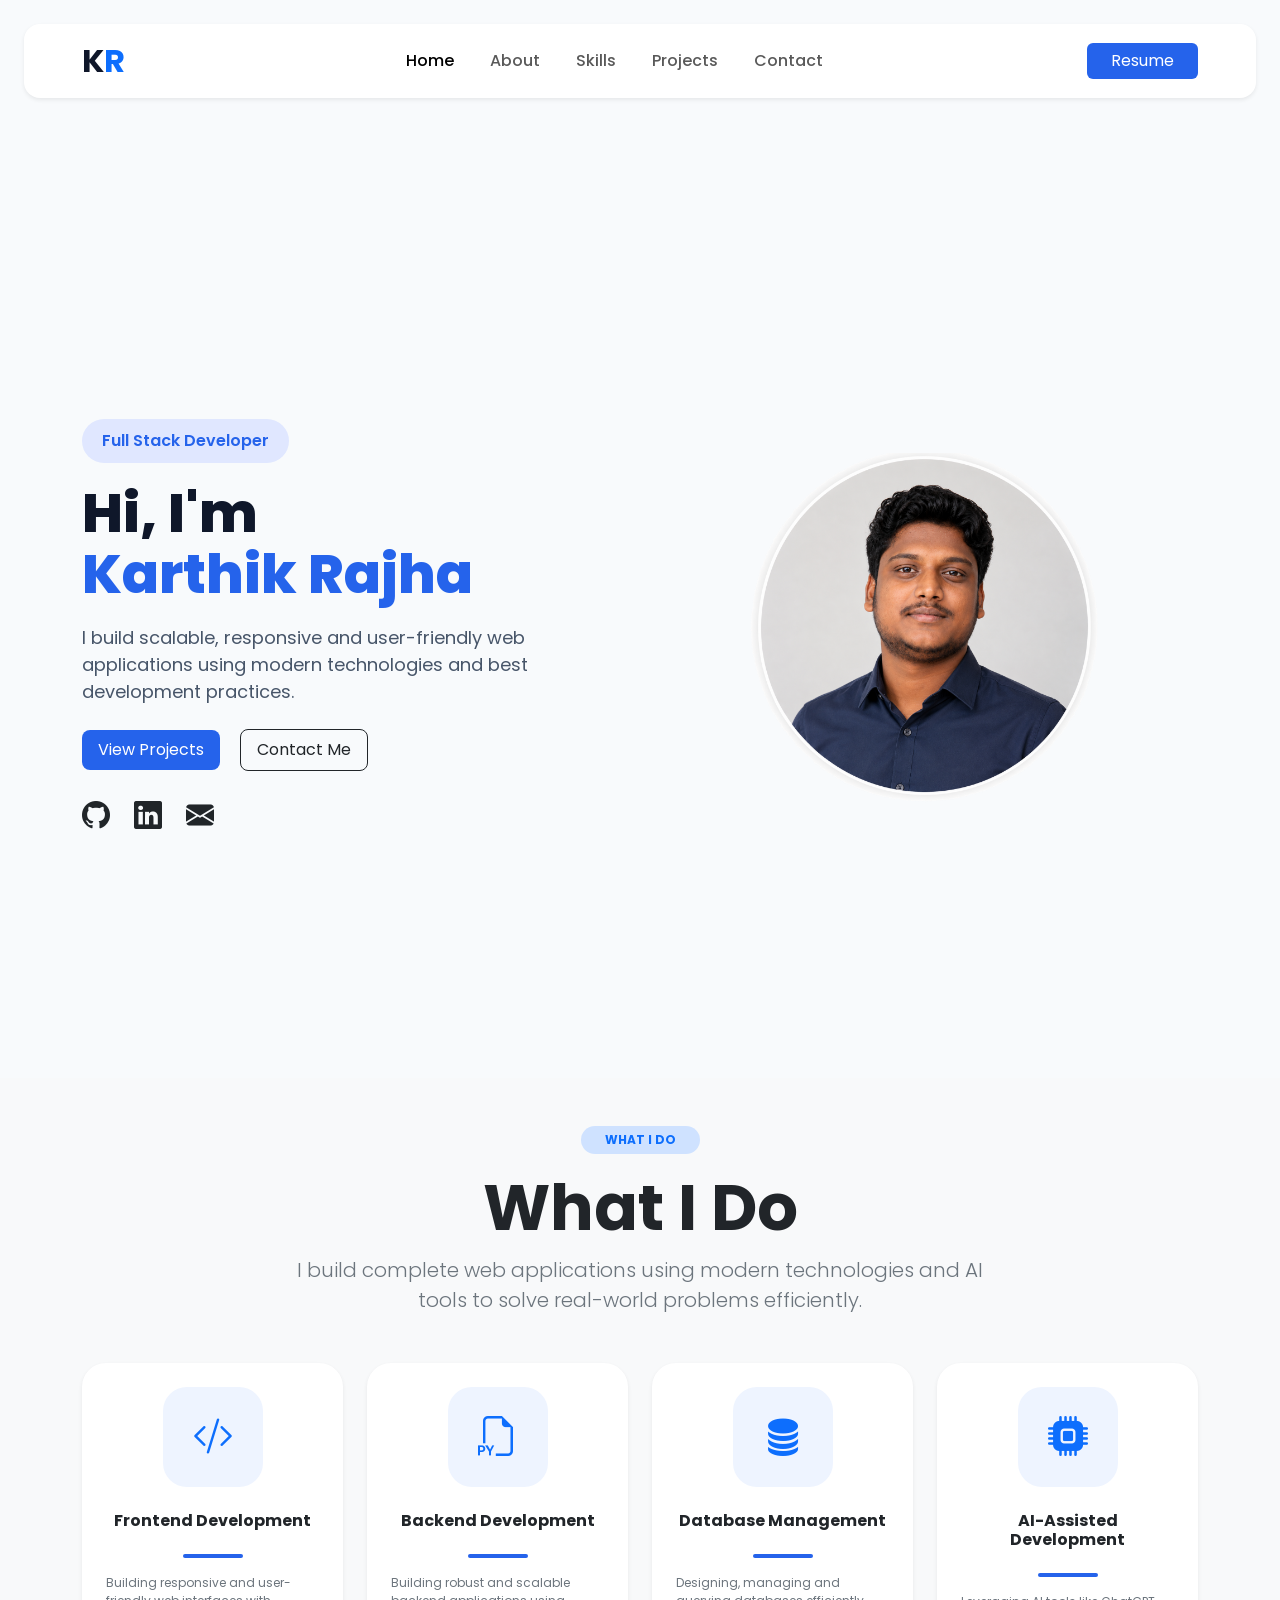
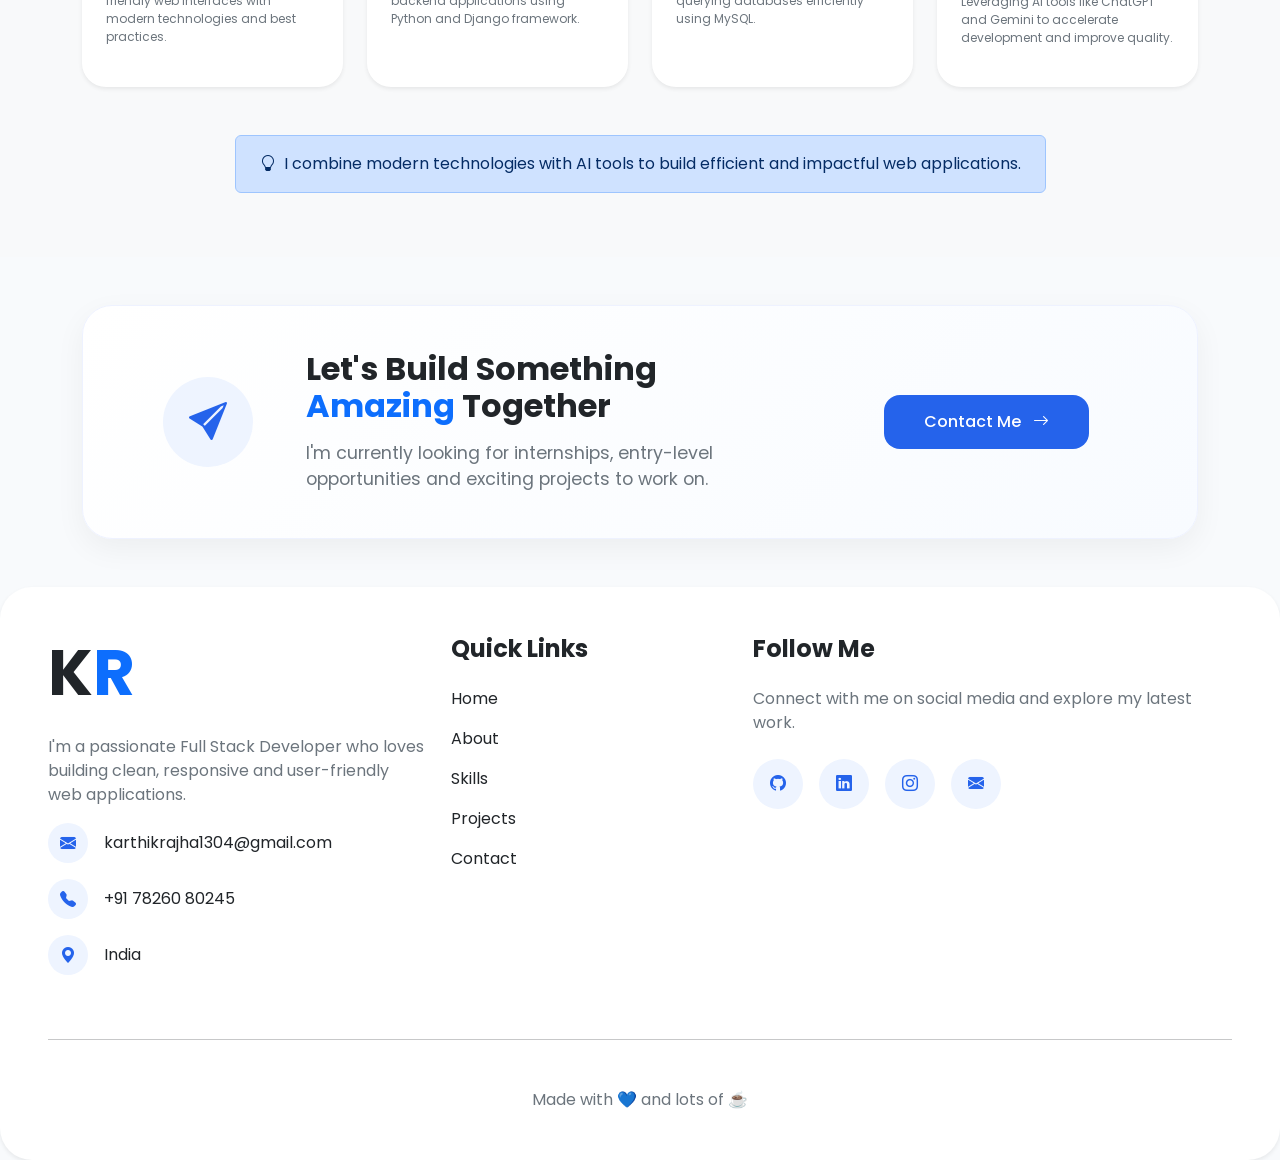
==== commit 0ebb1ccd: "Resume Updated" ====
--- a/index.html
+++ b/index.html
@@ -6,6 +6,8 @@
     <meta name="viewport" content="width=device-width, initial-scale=1.0">
     <title>Karthik Portfolio</title>
 
+    <link rel="icon" type="image.png" href="assets/resources/logo.png">
+
     <link href="https://cdn.jsdelivr.net/npm/bootstrap@5.3.7/dist/css/bootstrap.min.css" rel="stylesheet">
 
     <link rel="stylesheet" href="https://cdn.jsdelivr.net/npm/bootstrap-icons@1.11.3/font/bootstrap-icons.min.css">
@@ -55,7 +57,7 @@
 
                 </ul>
 
-                <a href="assets/resources/Resume .pdf" class="btn btn-primary px-4" target="_blank">
+                <a href="assets/resources/Resume - Karthik Rajha R P.pdf" class="btn btn-primary px-4" target="_blank">
                     Resume
                 </a>
 
@@ -117,7 +119,7 @@
 
                         </a>
 
-                        <a href="mailto:karthikrajha849@gmail.com" class="text-dark fs-3">
+                        <a href="mailto:karthikrajha1304@gmail.com" class="text-dark fs-3">
 
                             <i class="bi bi-envelope-fill"></i>
 
@@ -372,7 +374,7 @@
 
                         <i class="bi bi-envelope-fill footer-icon"></i>
 
-                        <span>karthikrajha849@gmail.com</span>
+                        <span>karthikrajha1304@gmail.com</span>
 
                     </div>
 
@@ -459,7 +461,7 @@
 
                         </a>
 
-                        <a href="mailto:karthikrajha849@gmail.com" class="footer-social" target="_blank">
+                        <a href="mailto:karthikrajha1304@gmail.com" class="footer-social" target="_blank">
 
                             <i class="bi bi-envelope-fill"></i>
 
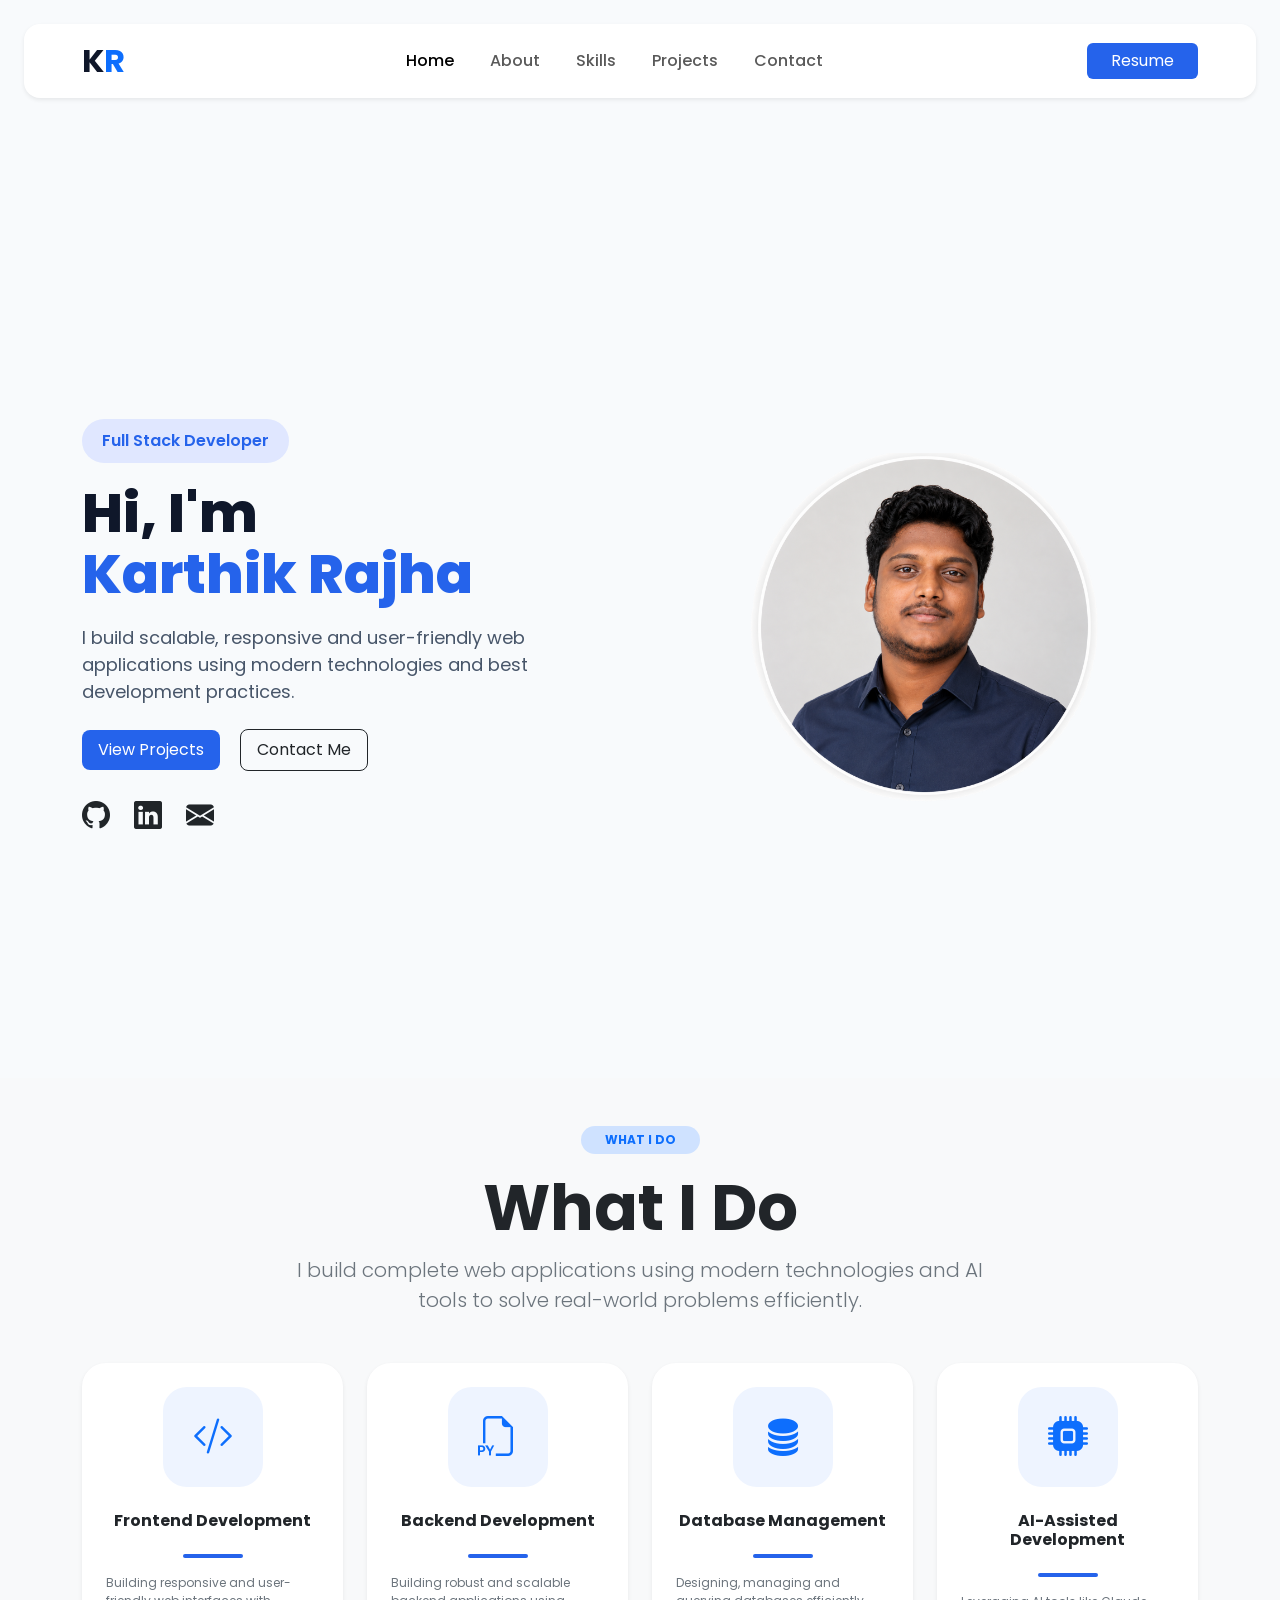
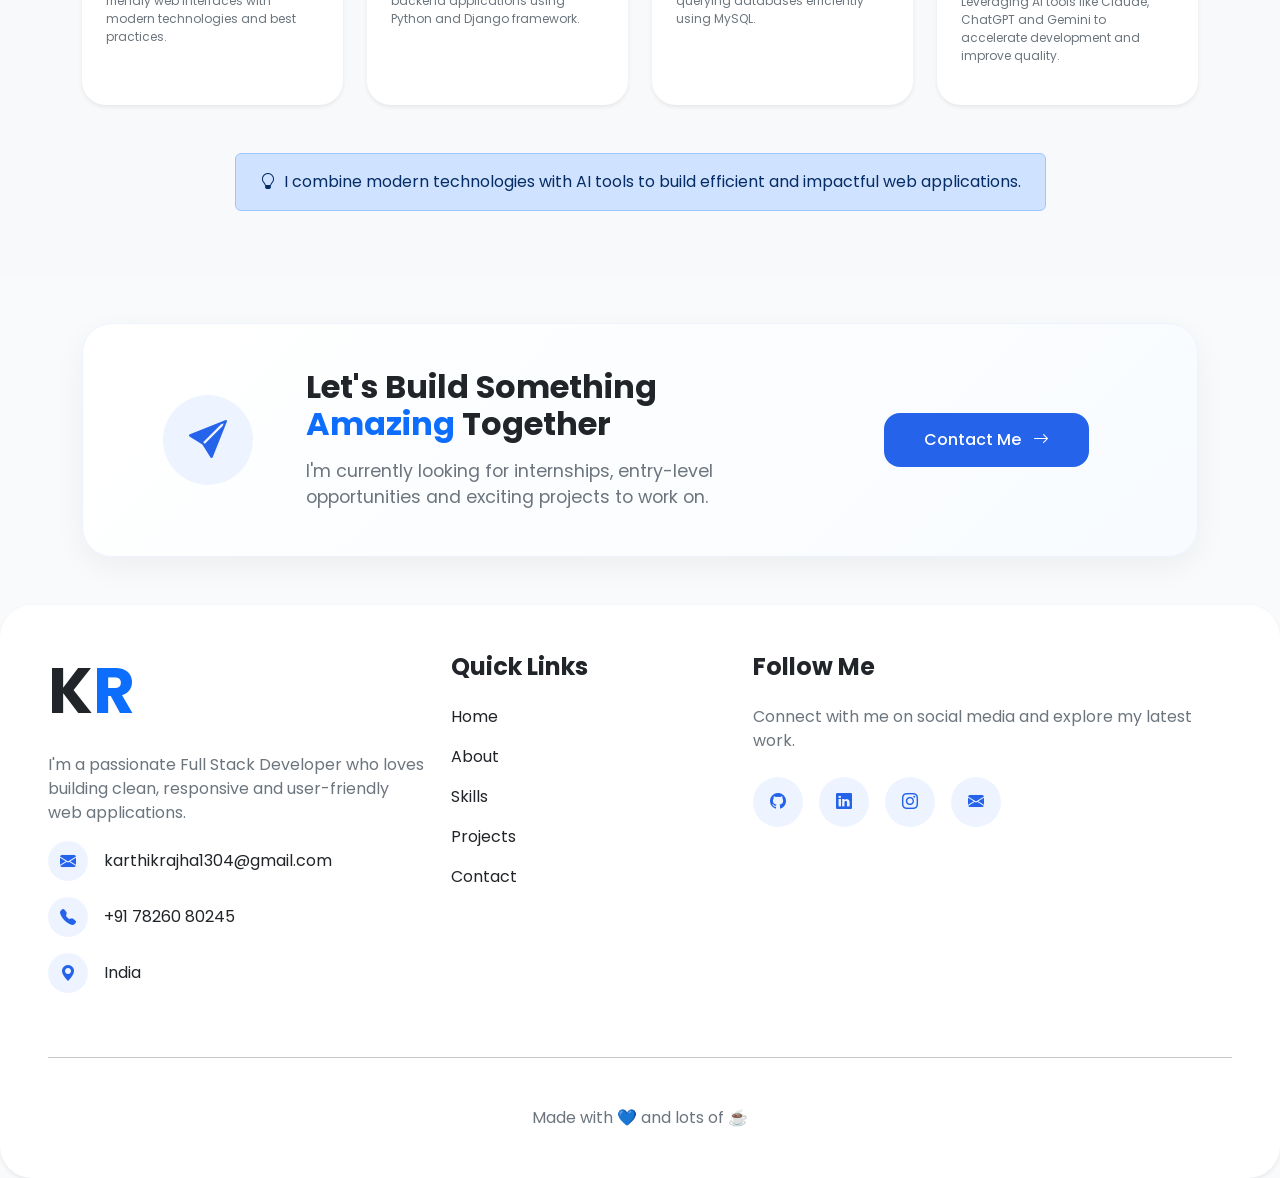
==== commit b529a3fa: "Resume Updated" ====
--- a/index.html
+++ b/index.html
@@ -260,7 +260,7 @@
                         <div class="divider mx-auto my-3"></div>
 
                         <p class="text-secondary text-start">
-                            Leveraging AI tools like ChatGPT and Gemini
+                            Leveraging AI tools like Claude, ChatGPT and Gemini
                             to accelerate development and improve quality.
                         </p>
 
--- a/assets/style.css
+++ b/assets/style.css
@@ -1018,6 +1018,10 @@
   box-shadow: 0 10px 30px rgba(0, 0, 0, 0.05);
 }
 
+#contact-form .row{
+    min-height: 75vh;
+}
+
 .contact-form-card {
   background: #f8fafc;
   padding: 35px;
